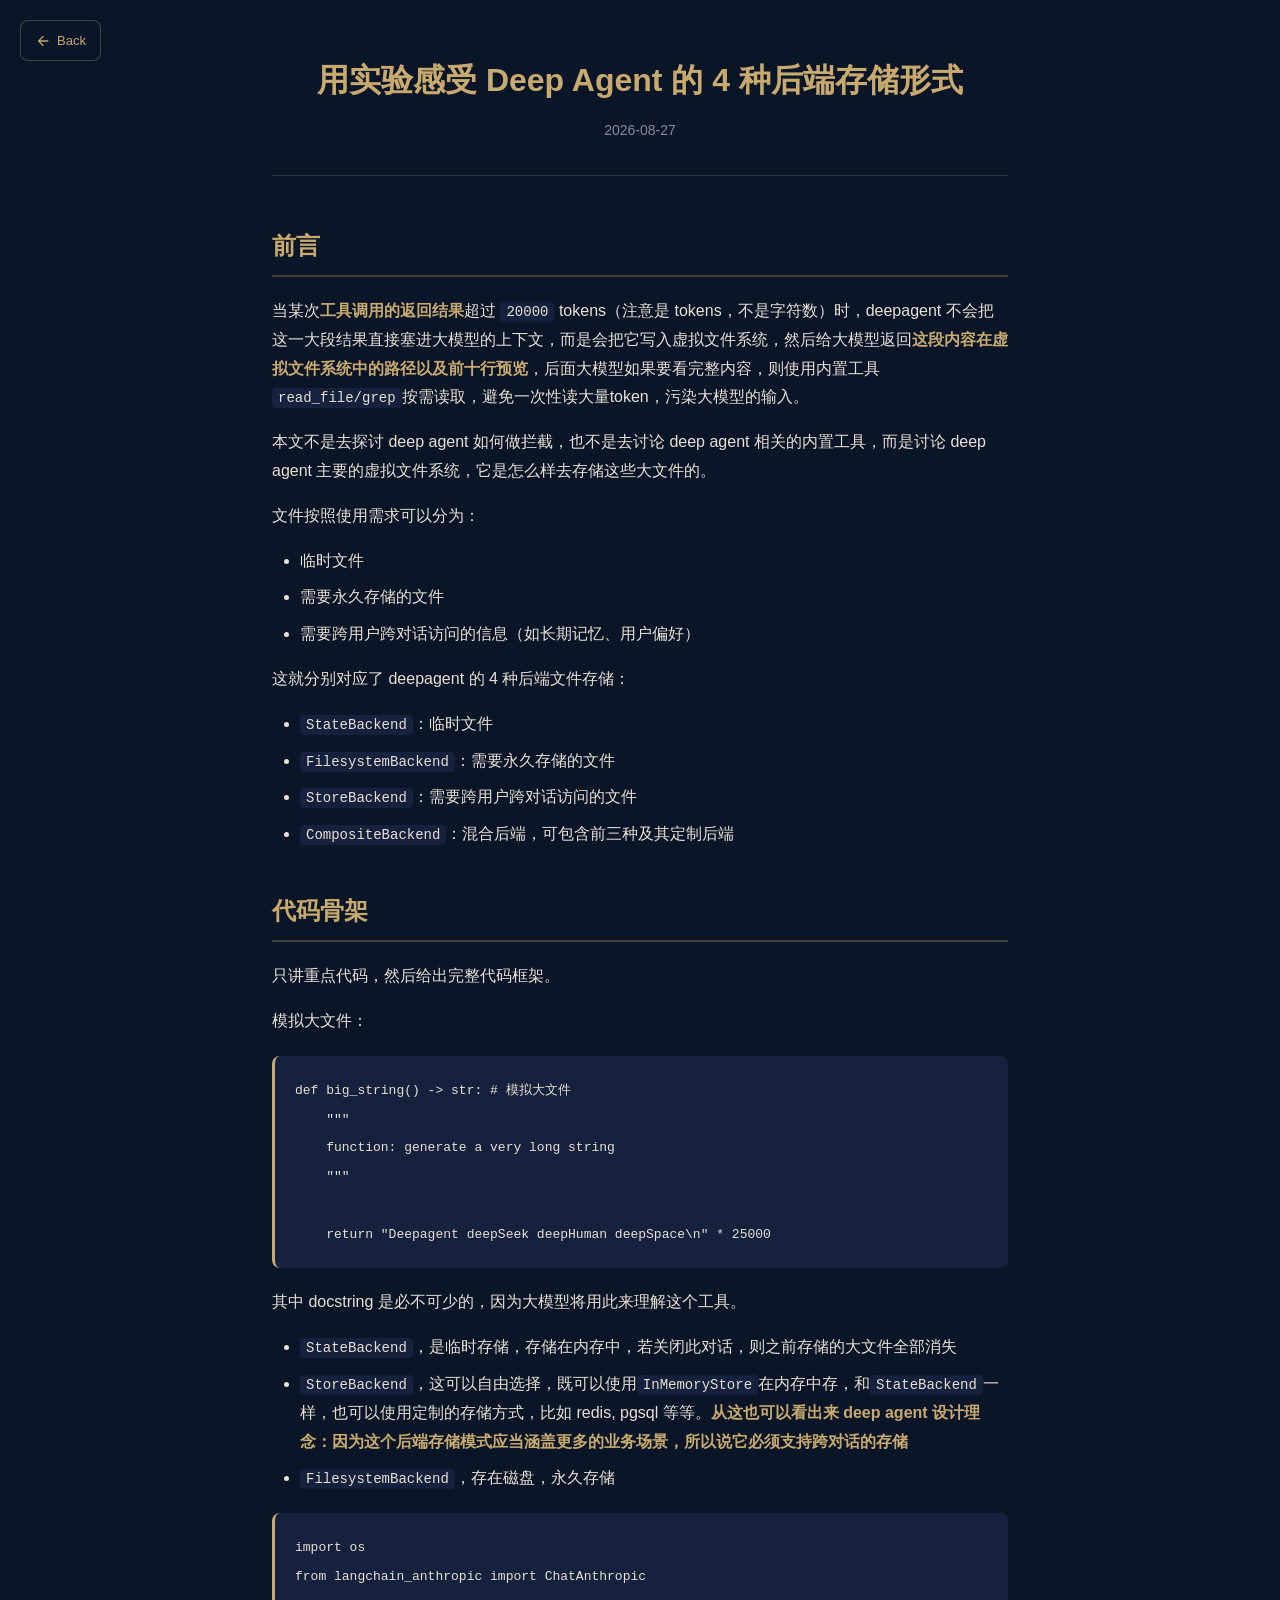
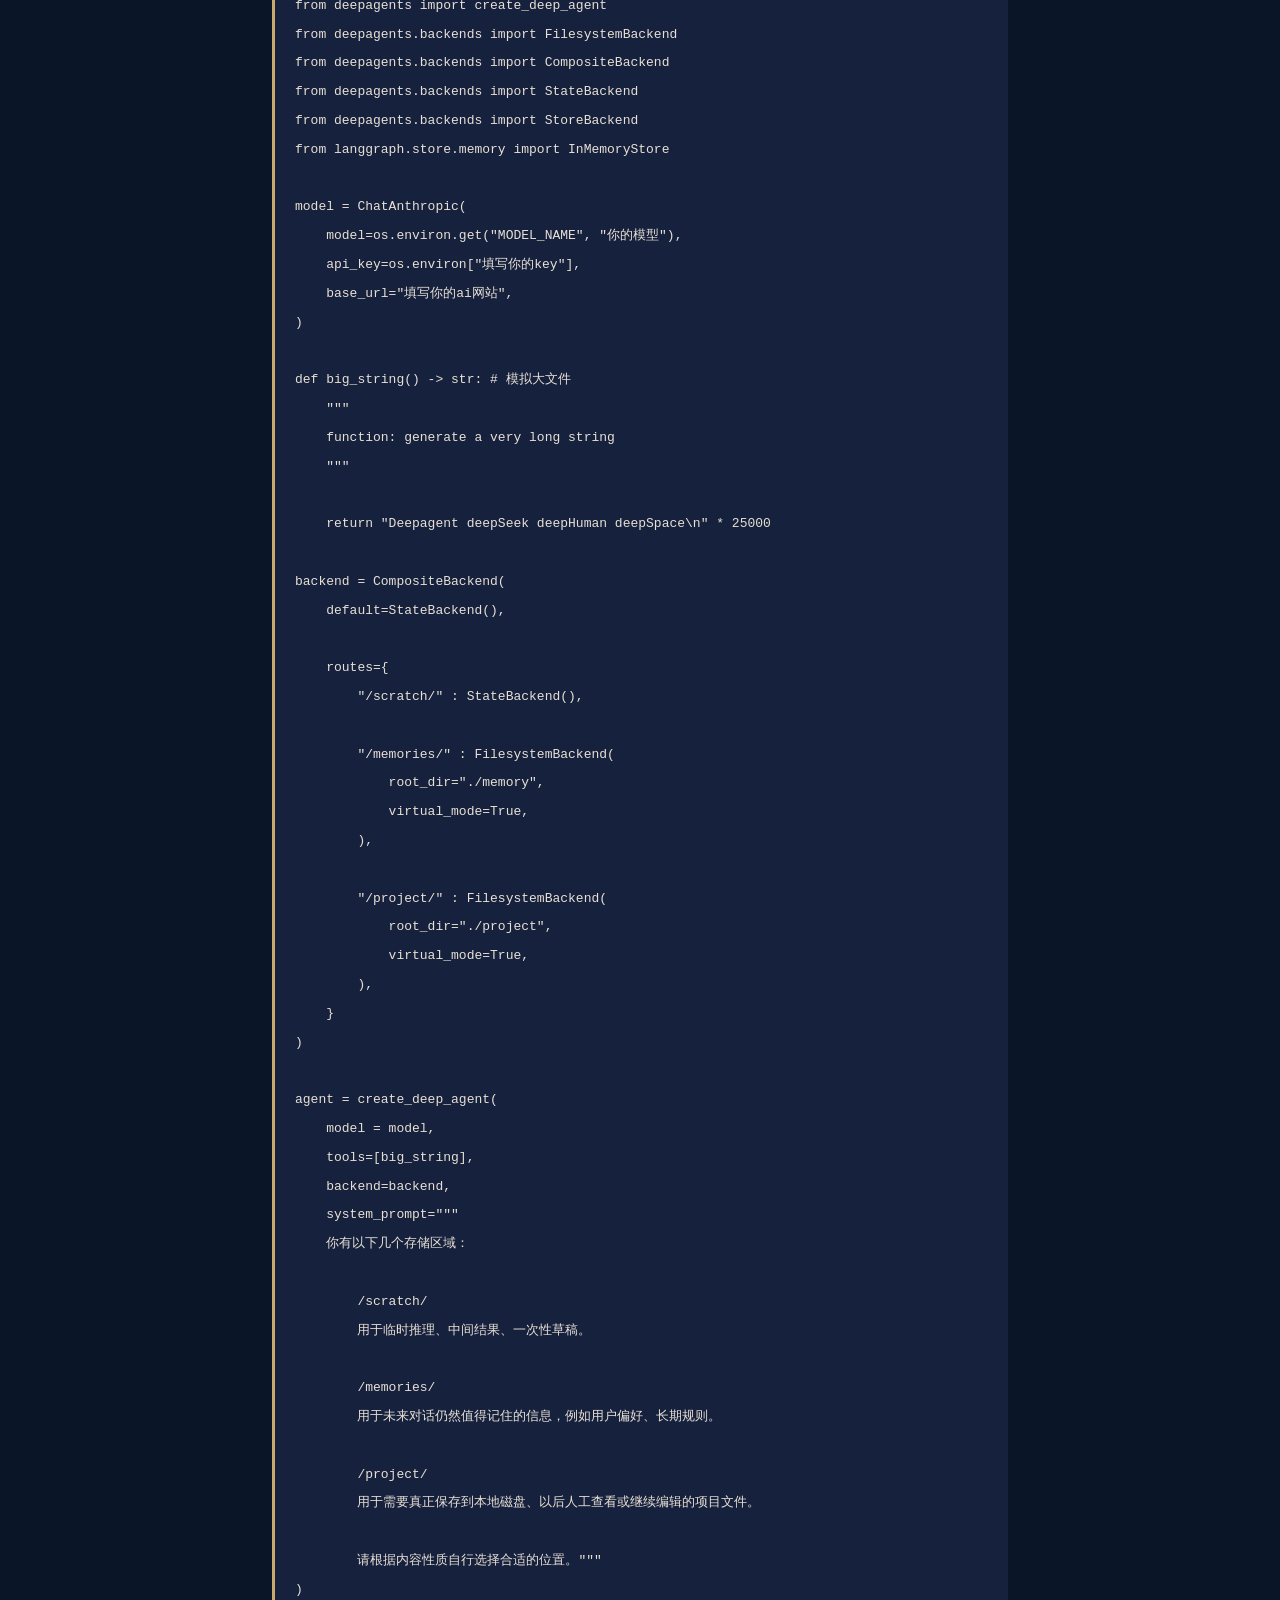
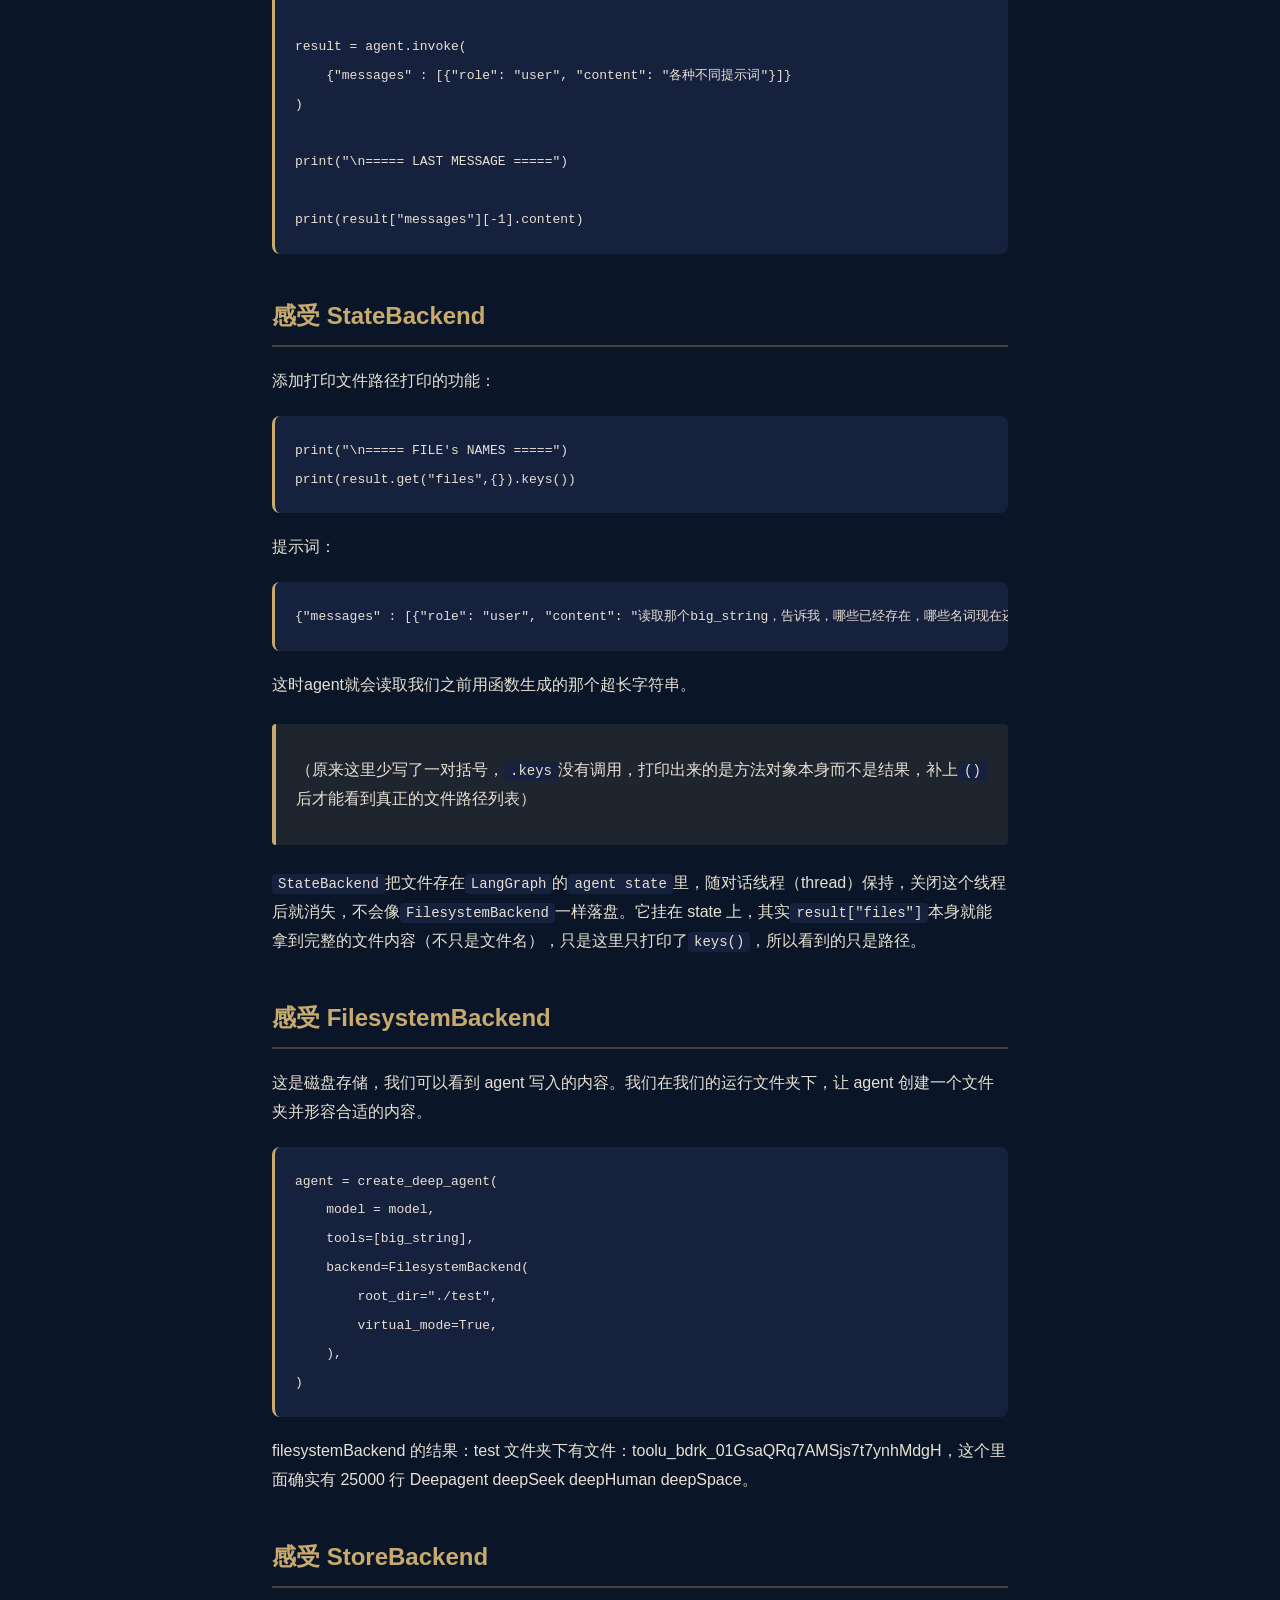
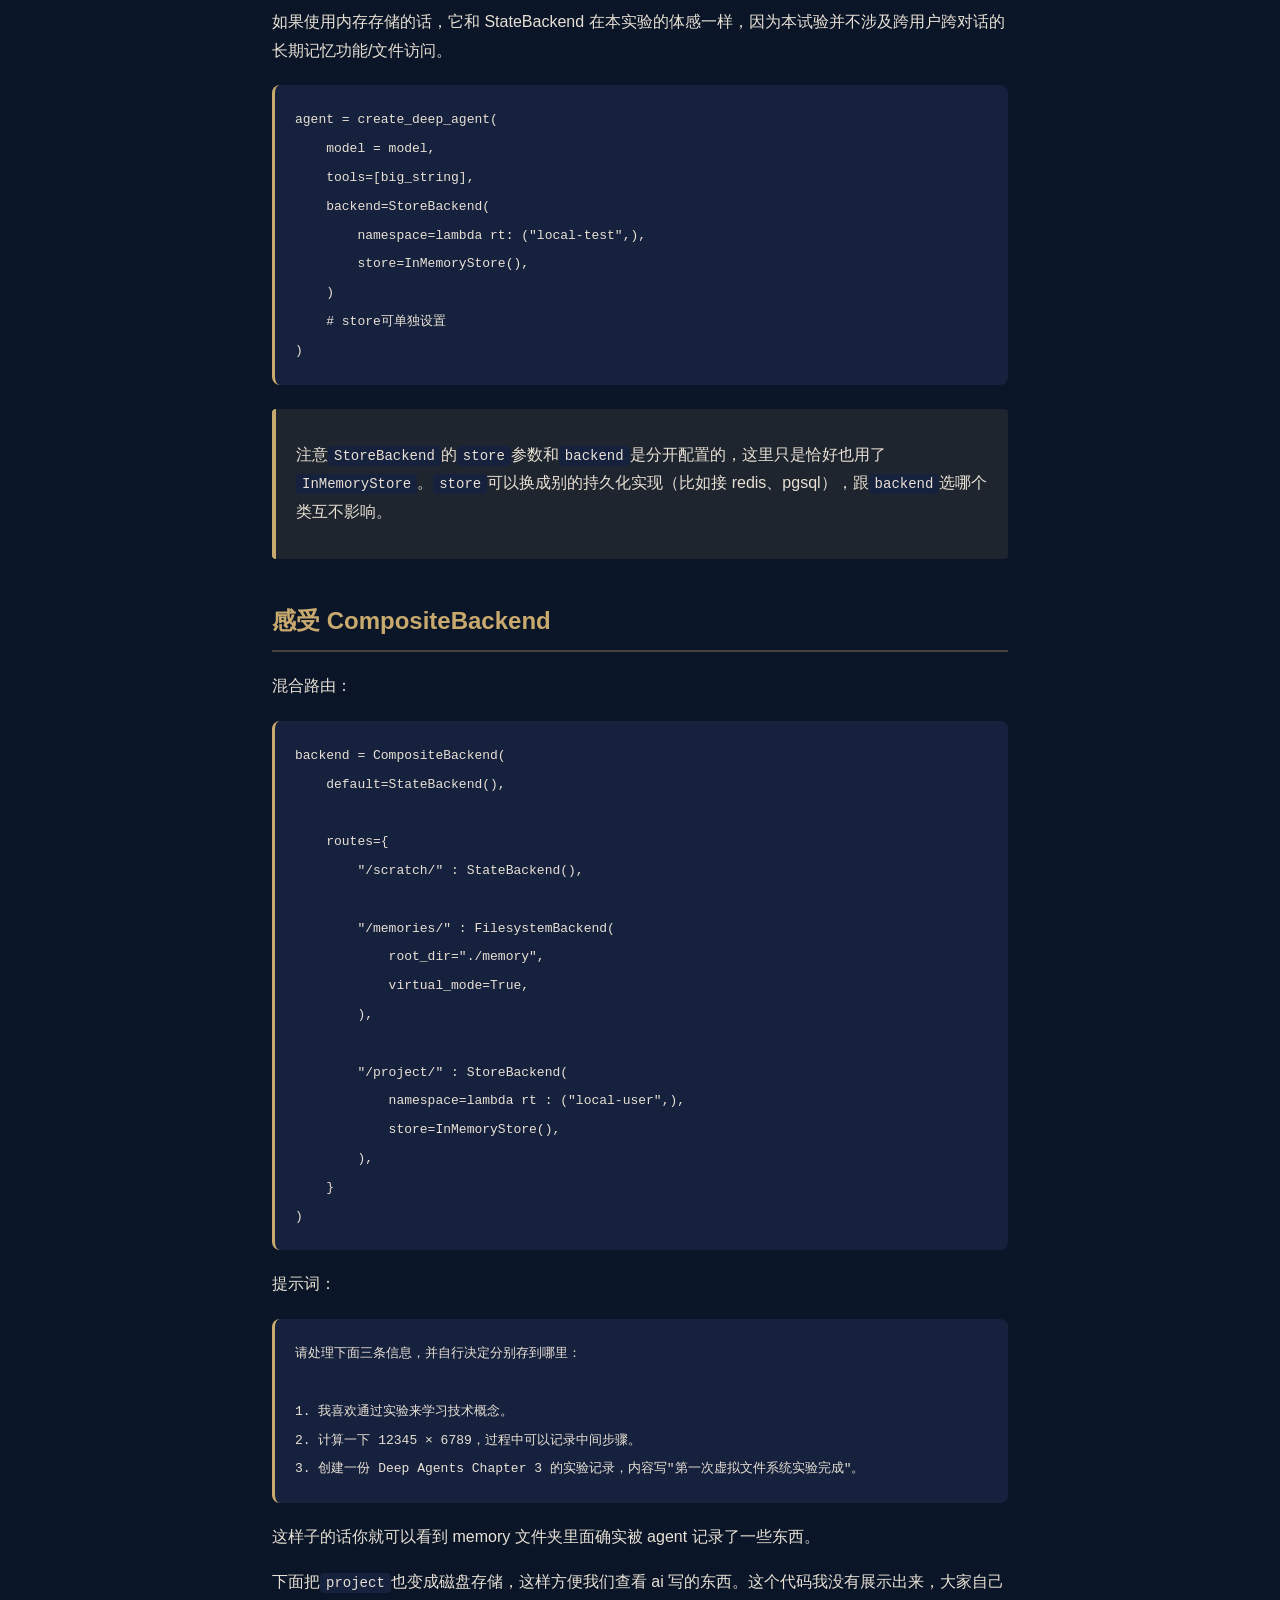
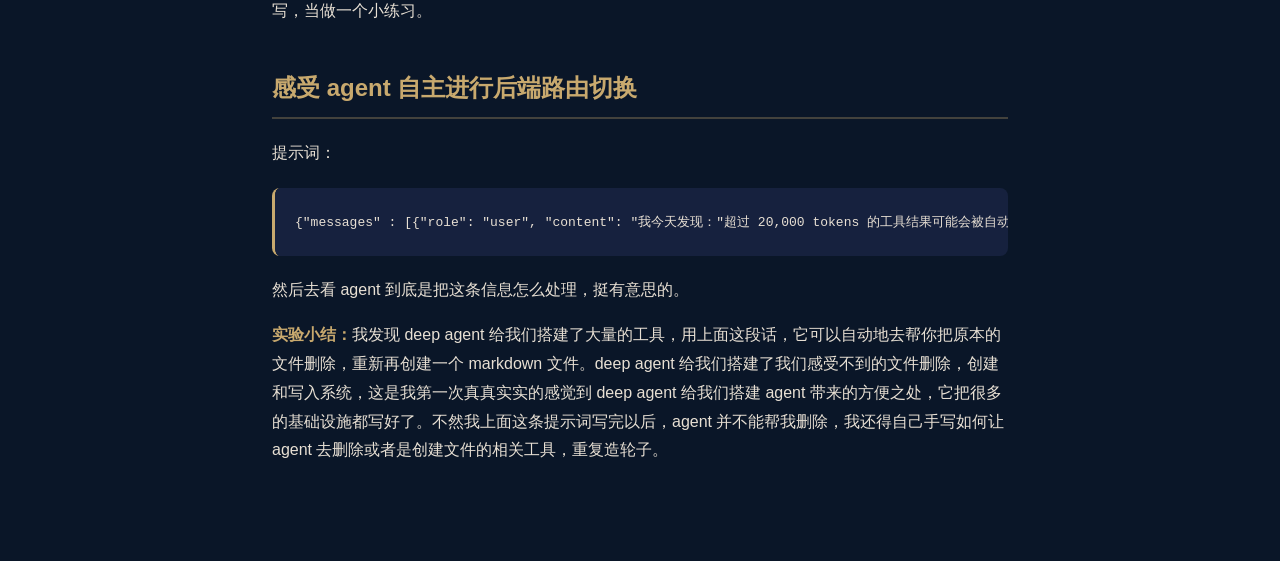
==== static/data/blog/posts/deepagent-backend-storage/index.html @ 97bb1af8 "Add Deep Agent backend storage experiment post 添加了「用实验感受 Deep Agent 的 4 种后端存储形式」博客文章， 介绍 StateBacken" ====
<!DOCTYPE html>
<html lang="zh-CN">
<head>
<meta charset="UTF-8">
<meta name="viewport" content="width=device-width, initial-scale=1.0">
<title>用实验感受 Deep Agent 的 4 种后端存储形式</title>
<style>
:root {
  --bg-color: #0a1628;
  --text-color: #e8e0d4;
  --text-muted: #8a8a9a;
  --gold-accent: #c8a96e;
  --code-bg: #16213e;
  --link-color: #6c9bd6;
}

*, *::before, *::after {
  margin: 0;
  padding: 0;
  box-sizing: border-box;
}

html {
  scroll-behavior: smooth;
}

body {
  background: var(--bg-color);
  color: var(--text-color);
  font-family: 'Noto Sans SC', 'PingFang SC', 'Microsoft YaHei', sans-serif;
  line-height: 1.8;
  padding: 0;
  margin: 0;
}

.back-to-blog {
  position: fixed;
  top: 20px;
  left: 20px;
  z-index: 300;
  display: flex;
  align-items: center;
  gap: 6px;
  padding: 8px 14px;
  border-radius: 8px;
  border: 1px solid rgba(200, 169, 110, 0.3);
  background: rgba(10, 22, 40, 0.8);
  color: var(--gold-accent);
  text-decoration: none;
  font-size: 13px;
  cursor: pointer;
  transition: all 0.3s ease;
  backdrop-filter: blur(8px);
}

.back-to-blog:hover {
  background: rgba(26, 58, 92, 0.9);
  border-color: var(--gold-accent);
  transform: translateX(-2px);
}

.back-to-blog svg {
  width: 16px;
  height: 16px;
  fill: currentColor;
}

.article-container {
  max-width: 800px;
  margin: 0 auto;
  padding: 60px 32px 80px;
}

.article-header {
  text-align: center;
  margin-bottom: 48px;
  padding-bottom: 32px;
  border-bottom: 1px solid rgba(200, 169, 110, 0.2);
}

.article-title {
  font-size: 32px;
  font-weight: 700;
  color: var(--gold-accent);
  margin-bottom: 16px;
  line-height: 1.3;
}

.article-meta {
  font-size: 14px;
  color: var(--text-muted);
}

.article-content {
  font-size: 16px;
}

.article-content h3 {
  font-size: 24px;
  color: var(--gold-accent);
  margin: 40px 0 20px;
  padding-bottom: 8px;
  border-bottom: 2px solid rgba(200, 169, 110, 0.3);
}

.article-content p {
  margin: 16px 0;
}

.article-content ul, .article-content ol {
  margin: 16px 0;
  padding-left: 28px;
}

.article-content li {
  margin: 8px 0;
}

.article-content code {
  background: var(--code-bg);
  padding: 2px 6px;
  border-radius: 4px;
  font-family: 'JetBrains Mono', 'Consolas', monospace;
  font-size: 14px;
}

.article-content pre {
  background: var(--code-bg);
  padding: 20px;
  border-radius: 8px;
  overflow-x: auto;
  margin: 20px 0;
  border-left: 3px solid var(--gold-accent);
}

.article-content pre code {
  background: none;
  padding: 0;
  font-size: 13px;
  line-height: 1.6;
}

.article-content strong {
  color: var(--gold-accent);
  font-weight: 600;
}

.article-content a {
  color: var(--link-color);
  text-decoration: none;
  border-bottom: 1px solid transparent;
  transition: border-color 0.2s;
}

.article-content a:hover {
  border-bottom-color: var(--link-color);
}

.note-box {
  background: rgba(200, 169, 110, 0.1);
  border-left: 4px solid var(--gold-accent);
  padding: 16px 20px;
  margin: 24px 0;
  border-radius: 4px;
}

@media (max-width: 768px) {
  .article-container {
    padding: 40px 20px 60px;
  }

  .article-title {
    font-size: 24px;
  }

  .article-content h3 {
    font-size: 20px;
  }

  .article-content {
    font-size: 15px;
  }
}
</style>
</head>
<body>

<a class="back-to-blog" href="../../../../blog.html">
  <svg viewBox="0 0 24 24"><path d="M20 11H7.83l5.59-5.59L12 4l-8 8 8 8 1.41-1.41L7.83 13H20v-2z"/></svg>
  Back
</a>

<article class="article-container">
  <header class="article-header">
    <h1 class="article-title">用实验感受 Deep Agent 的 4 种后端存储形式</h1>
    <div class="article-meta">2026-08-27</div>
  </header>

  <div class="article-content">
    <h3>前言</h3>
    <p>当某次<strong>工具调用的返回结果</strong>超过 <code>20000</code> tokens（注意是 tokens，不是字符数）时，deepagent 不会把这一大段结果直接塞进大模型的上下文，而是会把它写入虚拟文件系统，然后给大模型返回<strong>这段内容在虚拟文件系统中的路径以及前十行预览</strong>，后面大模型如果要看完整内容，则使用内置工具<code>read_file/grep</code>按需读取，避免一次性读大量token，污染大模型的输入。</p>

    <p>本文不是去探讨 deep agent 如何做拦截，也不是去讨论 deep agent 相关的内置工具，而是讨论 deep agent 主要的虚拟文件系统，它是怎么样去存储这些大文件的。</p>

    <p>文件按照使用需求可以分为：</p>
    <ul>
      <li>临时文件</li>
      <li>需要永久存储的文件</li>
      <li>需要跨用户跨对话访问的信息（如长期记忆、用户偏好）</li>
    </ul>

    <p>这就分别对应了 deepagent 的 4 种后端文件存储：</p>
    <ul>
      <li><code>StateBackend</code>：临时文件</li>
      <li><code>FilesystemBackend</code>：需要永久存储的文件</li>
      <li><code>StoreBackend</code>：需要跨用户跨对话访问的文件</li>
      <li><code>CompositeBackend</code>：混合后端，可包含前三种及其定制后端</li>
    </ul>

    <h3>代码骨架</h3>
    <p>只讲重点代码，然后给出完整代码框架。</p>

    <p>模拟大文件：</p>
<pre><code>def big_string() -> str: # 模拟大文件
    """
    function: generate a very long string
    """

    return "Deepagent deepSeek deepHuman deepSpace\n" * 25000</code></pre>

    <p>其中 docstring 是必不可少的，因为大模型将用此来理解这个工具。</p>

    <ul>
      <li><code>StateBackend</code>，是临时存储，存储在内存中，若关闭此对话，则之前存储的大文件全部消失</li>
      <li><code>StoreBackend</code>，这可以自由选择，既可以使用<code>InMemoryStore</code>在内存中存，和<code>StateBackend</code>一样，也可以使用定制的存储方式，比如 redis, pgsql 等等。<strong>从这也可以看出来 deep agent 设计理念：因为这个后端存储模式应当涵盖更多的业务场景，所以说它必须支持跨对话的存储</strong></li>
      <li><code>FilesystemBackend</code>，存在磁盘，永久存储</li>
    </ul>

<pre><code>import os
from langchain_anthropic import ChatAnthropic
from deepagents import create_deep_agent
from deepagents.backends import FilesystemBackend
from deepagents.backends import CompositeBackend
from deepagents.backends import StateBackend
from deepagents.backends import StoreBackend
from langgraph.store.memory import InMemoryStore

model = ChatAnthropic(
    model=os.environ.get("MODEL_NAME", "你的模型"),
    api_key=os.environ["填写你的key"],
    base_url="填写你的ai网站",
)

def big_string() -> str: # 模拟大文件
    """
    function: generate a very long string
    """

    return "Deepagent deepSeek deepHuman deepSpace\n" * 25000

backend = CompositeBackend(
    default=StateBackend(),

    routes={
        "/scratch/" : StateBackend(),

        "/memories/" : FilesystemBackend(
            root_dir="./memory",
            virtual_mode=True,
        ),

        "/project/" : FilesystemBackend(
            root_dir="./project",
            virtual_mode=True,
        ),
    }
)

agent = create_deep_agent(
    model = model,
    tools=[big_string],
    backend=backend,
    system_prompt="""
    你有以下几个存储区域：

        /scratch/
        用于临时推理、中间结果、一次性草稿。

        /memories/
        用于未来对话仍然值得记住的信息，例如用户偏好、长期规则。

        /project/
        用于需要真正保存到本地磁盘、以后人工查看或继续编辑的项目文件。

        请根据内容性质自行选择合适的位置。"""
)

result = agent.invoke(
    {"messages" : [{"role": "user", "content": "各种不同提示词"}]}
)

print("\n===== LAST MESSAGE =====")

print(result["messages"][-1].content)</code></pre>

    <h3>感受 StateBackend</h3>
    <p>添加打印文件路径打印的功能：</p>
<pre><code>print("\n===== FILE's NAMES =====")
print(result.get("files",{}).keys())</code></pre>

    <p>提示词：</p>
<pre><code>{"messages" : [{"role": "user", "content": "读取那个big_string，告诉我，哪些已经存在，哪些名词现在还没有公司，产品等的对应"}]}</code></pre>
    <p>这时agent就会读取我们之前用函数生成的那个超长字符串。</p>

    <div class="note-box">
      <p>（原来这里少写了一对括号，<code>.keys</code>没有调用，打印出来的是方法对象本身而不是结果，补上<code>()</code>后才能看到真正的文件路径列表）</p>
    </div>

    <p><code>StateBackend</code>把文件存在<code>LangGraph</code>的<code>agent state</code>里，随对话线程（thread）保持，关闭这个线程后就消失，不会像<code>FilesystemBackend</code>一样落盘。它挂在 state 上，其实<code>result["files"]</code>本身就能拿到完整的文件内容（不只是文件名），只是这里只打印了<code>keys()</code>，所以看到的只是路径。</p>

    <h3>感受 FilesystemBackend</h3>
    <p>这是磁盘存储，我们可以看到 agent 写入的内容。我们在我们的运行文件夹下，让 agent 创建一个文件夹并形容合适的内容。</p>

<pre><code>agent = create_deep_agent(
    model = model,
    tools=[big_string],
    backend=FilesystemBackend(
        root_dir="./test",
        virtual_mode=True,
    ),
)</code></pre>

    <p>filesystemBackend 的结果：test 文件夹下有文件：toolu_bdrk_01GsaQRq7AMSjs7t7ynhMdgH，这个里面确实有 25000 行 Deepagent deepSeek deepHuman deepSpace。</p>

    <h3>感受 StoreBackend</h3>
    <p>如果使用内存存储的话，它和 StateBackend 在本实验的体感一样，因为本试验并不涉及跨用户跨对话的长期记忆功能/文件访问。</p>

<pre><code>agent = create_deep_agent(
    model = model,
    tools=[big_string],
    backend=StoreBackend(
        namespace=lambda rt: ("local-test",),
        store=InMemoryStore(),
    )
    # store可单独设置
)</code></pre>

    <div class="note-box">
      <p>注意<code>StoreBackend</code>的<code>store</code>参数和<code>backend</code>是分开配置的，这里只是恰好也用了<code>InMemoryStore</code>。<code>store</code>可以换成别的持久化实现（比如接 redis、pgsql），跟<code>backend</code>选哪个类互不影响。</p>
    </div>

    <h3>感受 CompositeBackend</h3>
    <p>混合路由：</p>
<pre><code>backend = CompositeBackend(
    default=StateBackend(),

    routes={
        "/scratch/" : StateBackend(),

        "/memories/" : FilesystemBackend(
            root_dir="./memory",
            virtual_mode=True,
        ),

        "/project/" : StoreBackend(
            namespace=lambda rt : ("local-user",),
            store=InMemoryStore(),
        ),
    }
)</code></pre>

    <p>提示词：</p>
<pre><code>请处理下面三条信息，并自行决定分别存到哪里：

1. 我喜欢通过实验来学习技术概念。
2. 计算一下 12345 × 6789，过程中可以记录中间步骤。
3. 创建一份 Deep Agents Chapter 3 的实验记录，内容写"第一次虚拟文件系统实验完成"。</code></pre>

    <p>这样子的话你就可以看到 memory 文件夹里面确实被 agent 记录了一些东西。</p>

    <p>下面把<code>project</code>也变成磁盘存储，这样方便我们查看 ai 写的东西。这个代码我没有展示出来，大家自己写，当做一个小练习。</p>

    <h3>感受 agent 自主进行后端路由切换</h3>
    <p>提示词：</p>
<pre><code>{"messages" : [{"role": "user", "content": "我今天发现："超过 20,000 tokens 的工具结果可能会被自动卸载到虚拟文件系统。"请你妥善保存这条信息。并且说出你的依据，如果有必要请你创建文件，而不是退而求其次，使用已经存在的文件。并且如果你发现这条信息已经存在，但位置不合适请删除它，并重新安排这条信息"}]}</code></pre>

    <p>然后去看 agent 到底是把这条信息怎么处理，挺有意思的。</p>

    <p><strong>实验小结：</strong>我发现 deep agent 给我们搭建了大量的工具，用上面这段话，它可以自动地去帮你把原本的文件删除，重新再创建一个 markdown 文件。deep agent 给我们搭建了我们感受不到的文件删除，创建和写入系统，这是我第一次真真实实的感觉到 deep agent 给我们搭建 agent 带来的方便之处，它把很多的基础设施都写好了。不然我上面这条提示词写完以后，agent 并不能帮我删除，我还得自己手写如何让 agent 去删除或者是创建文件的相关工具，重复造轮子。</p>
  </div>
</article>

</body>
</html>
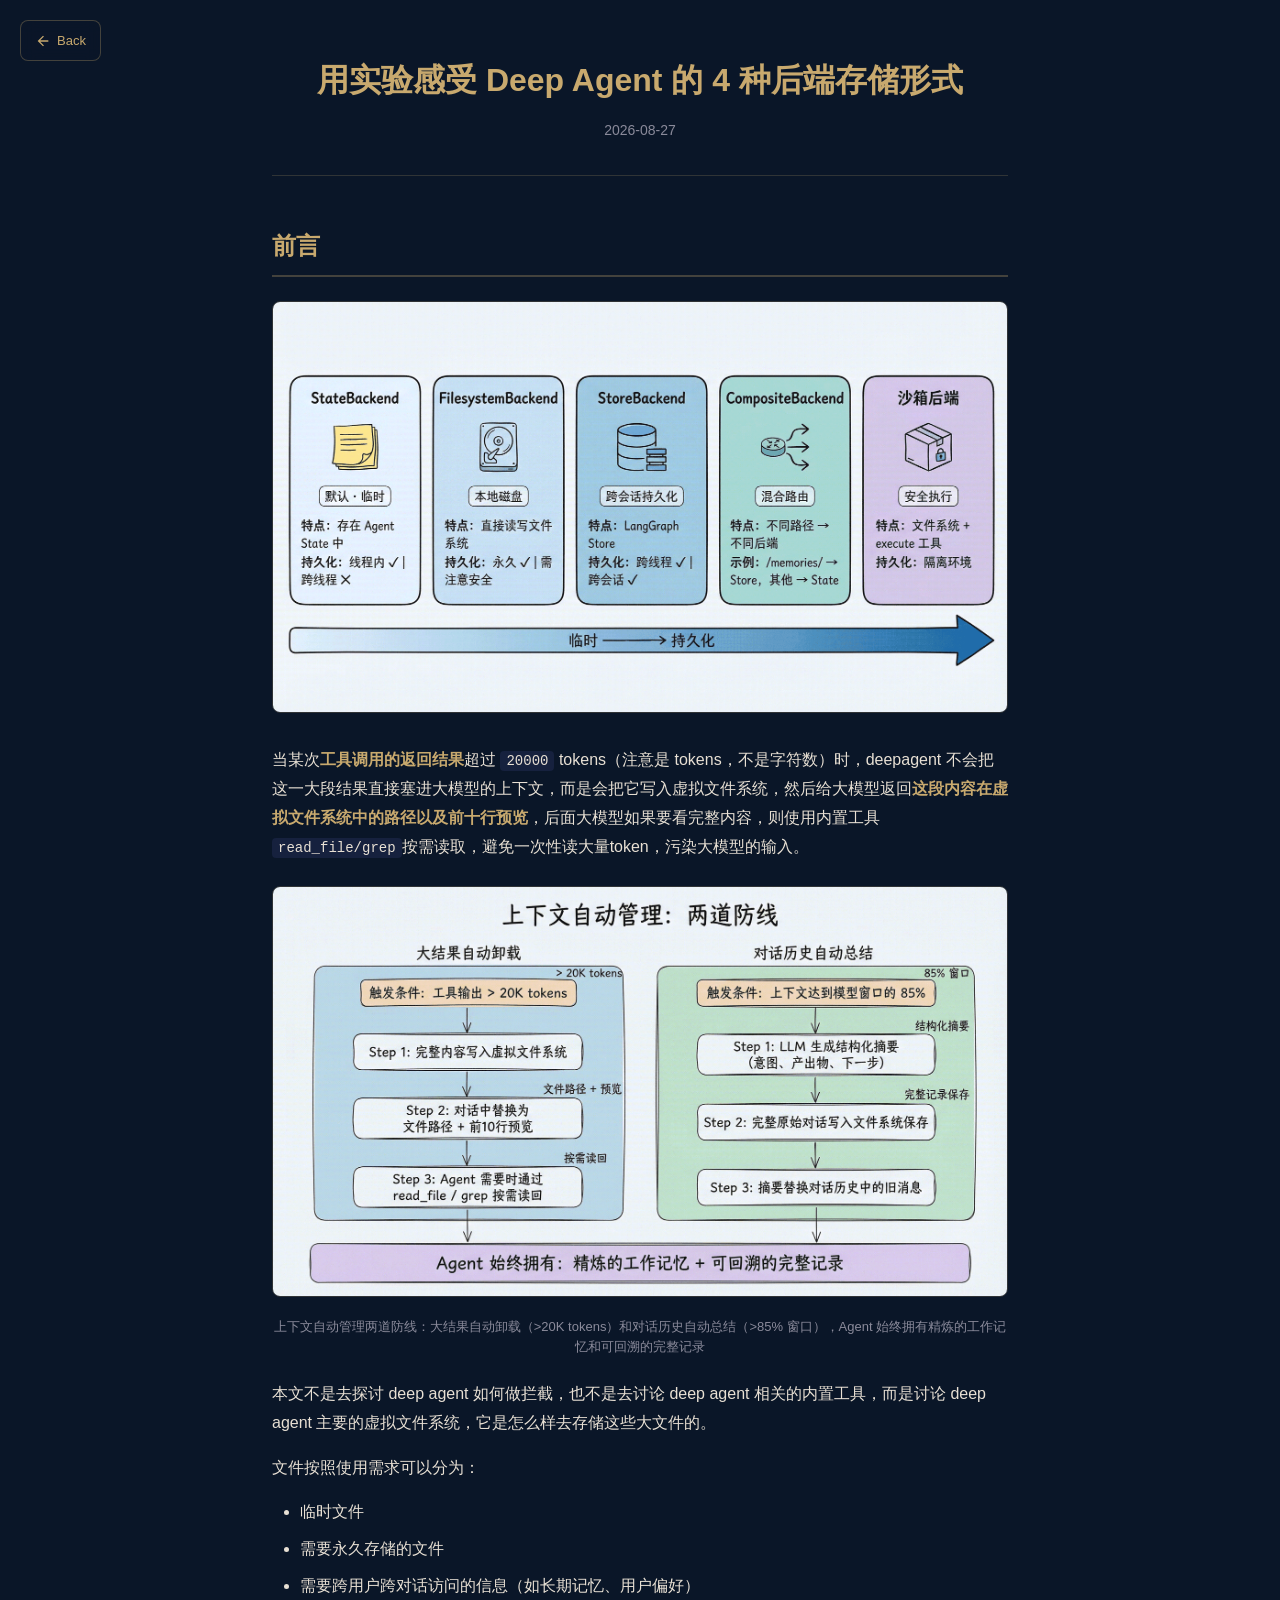
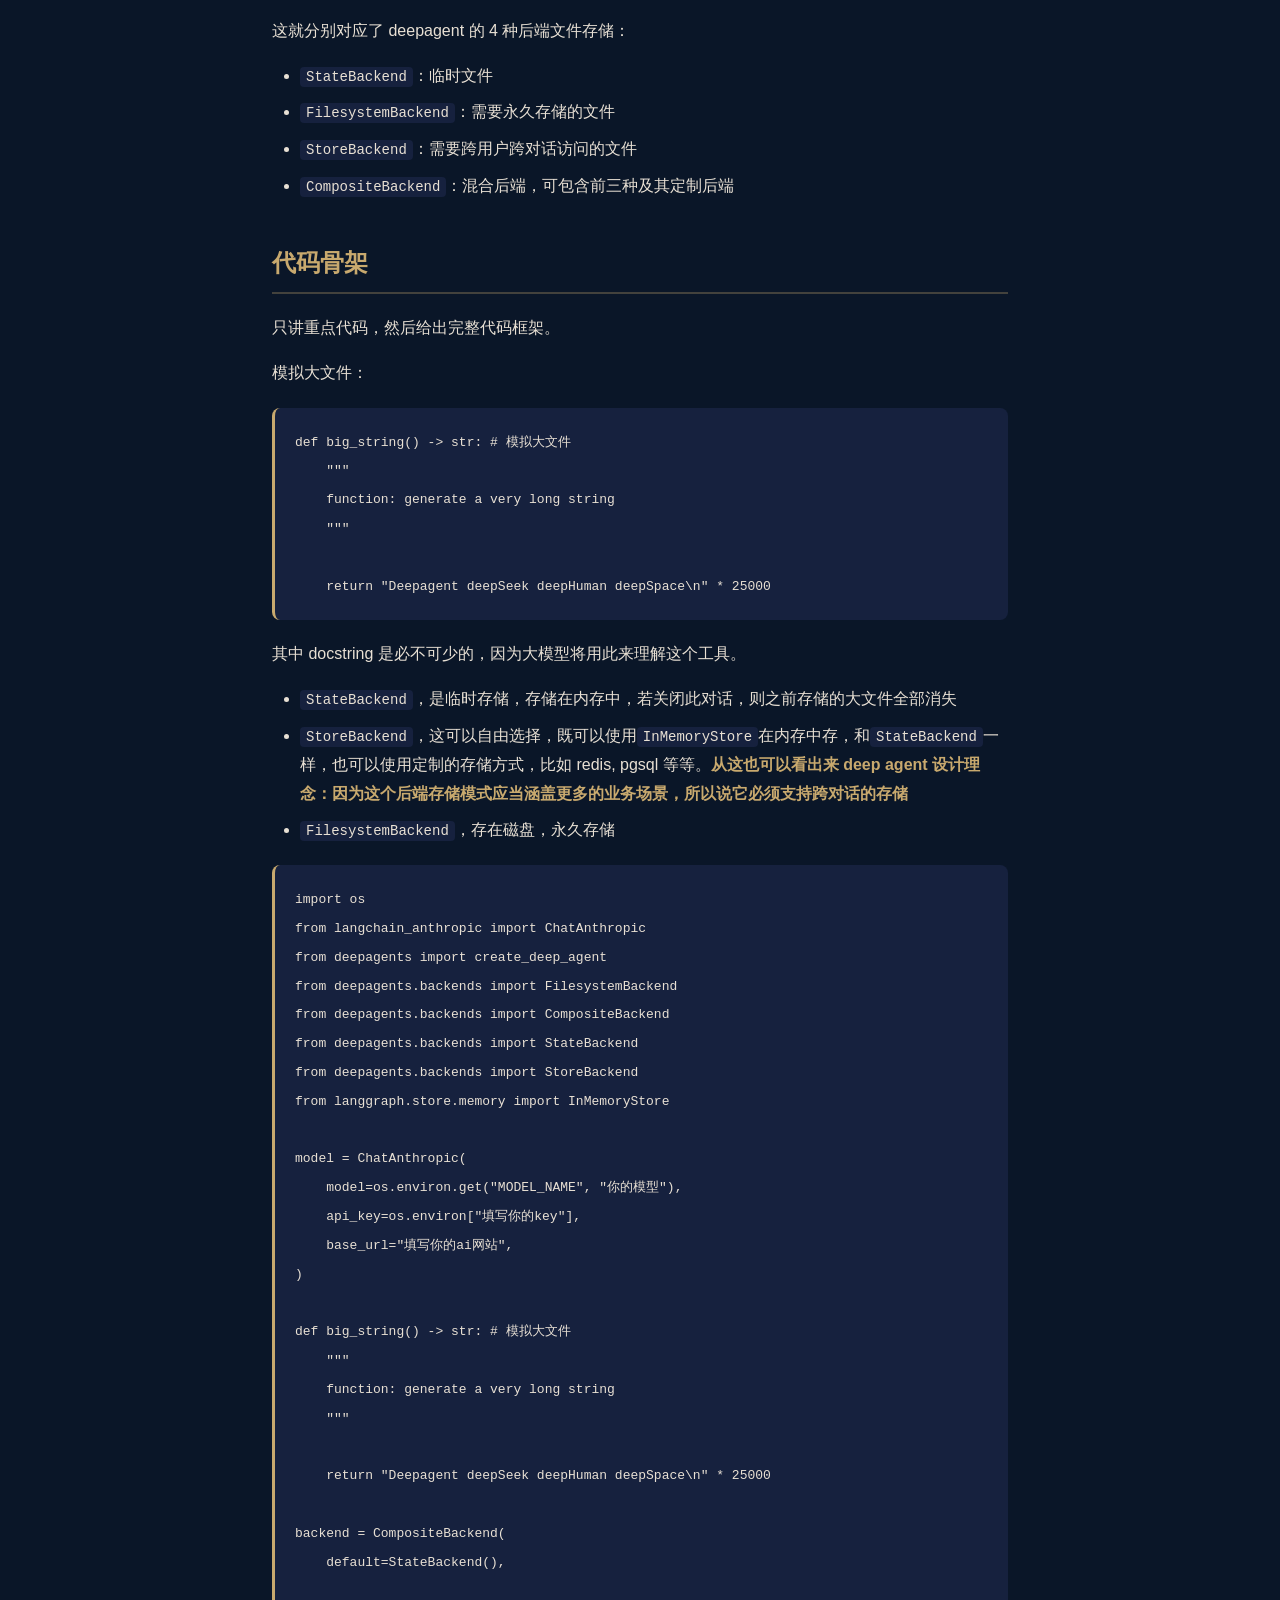
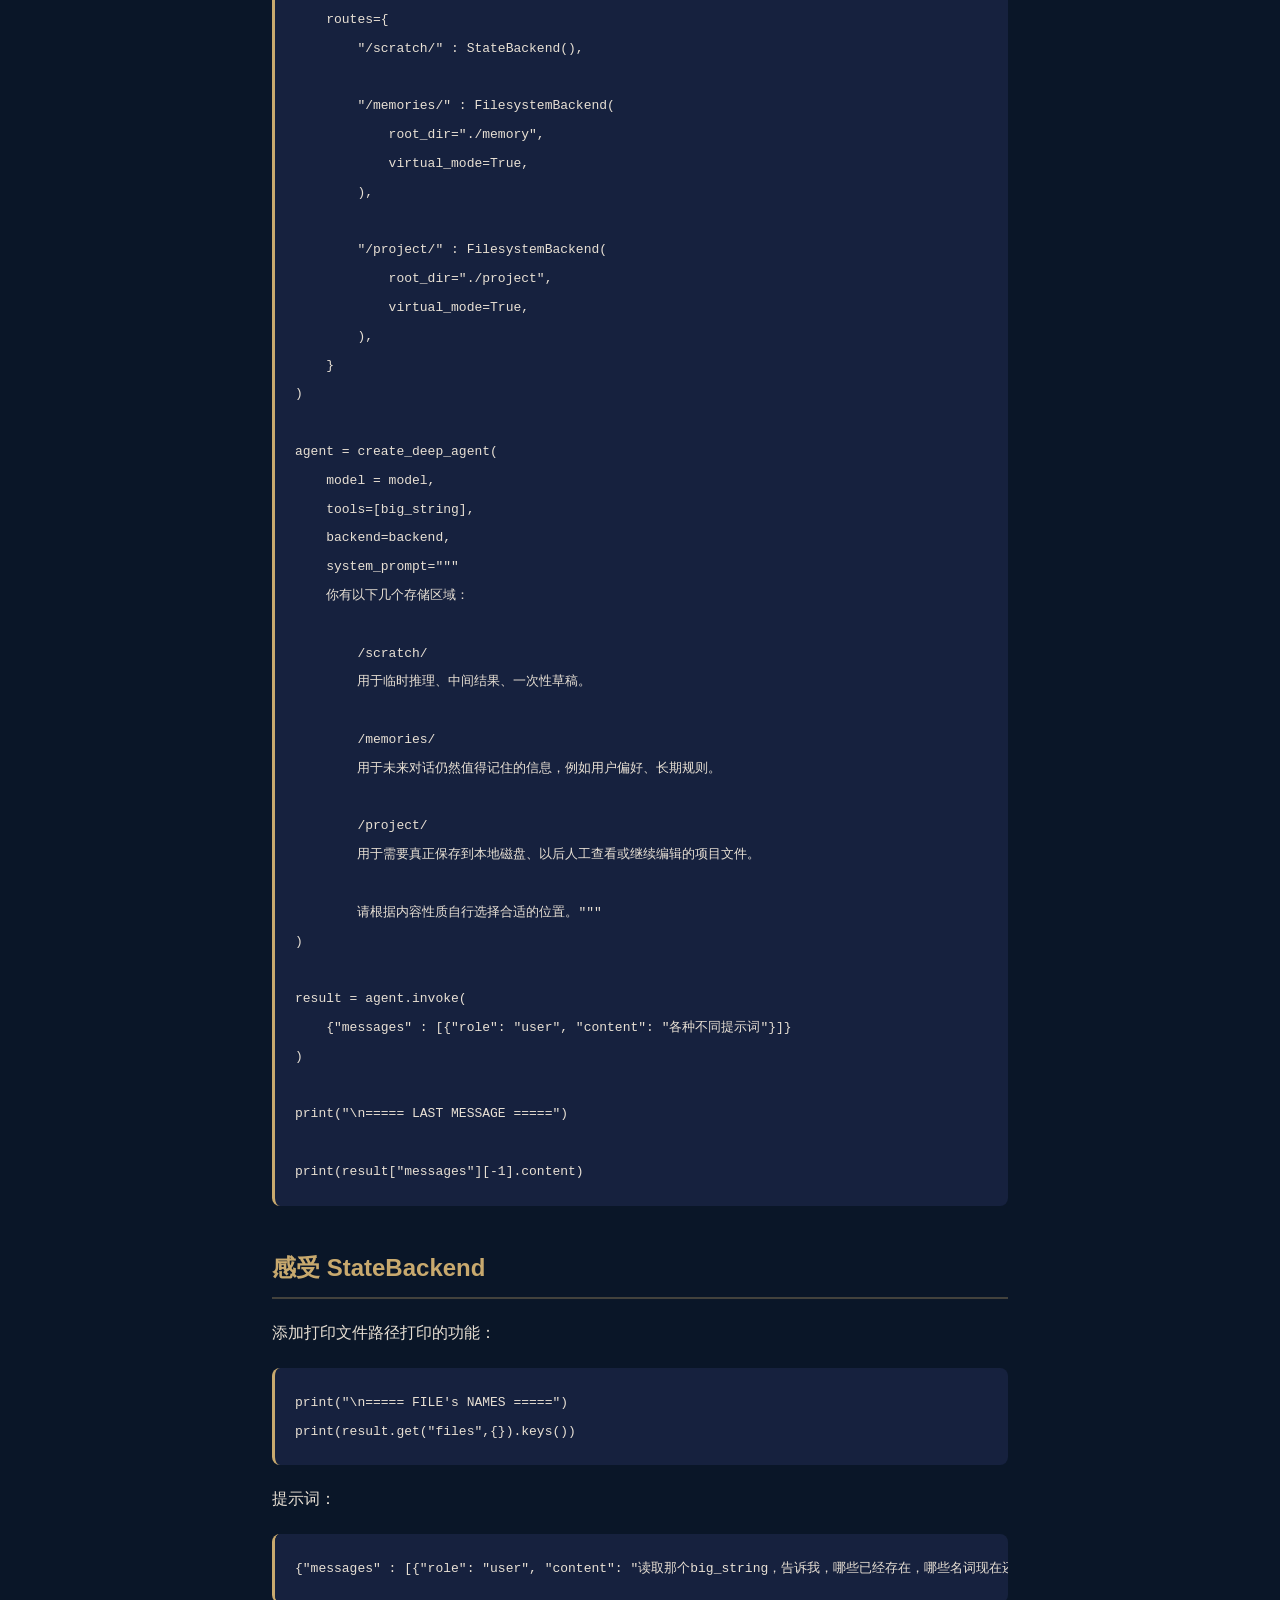
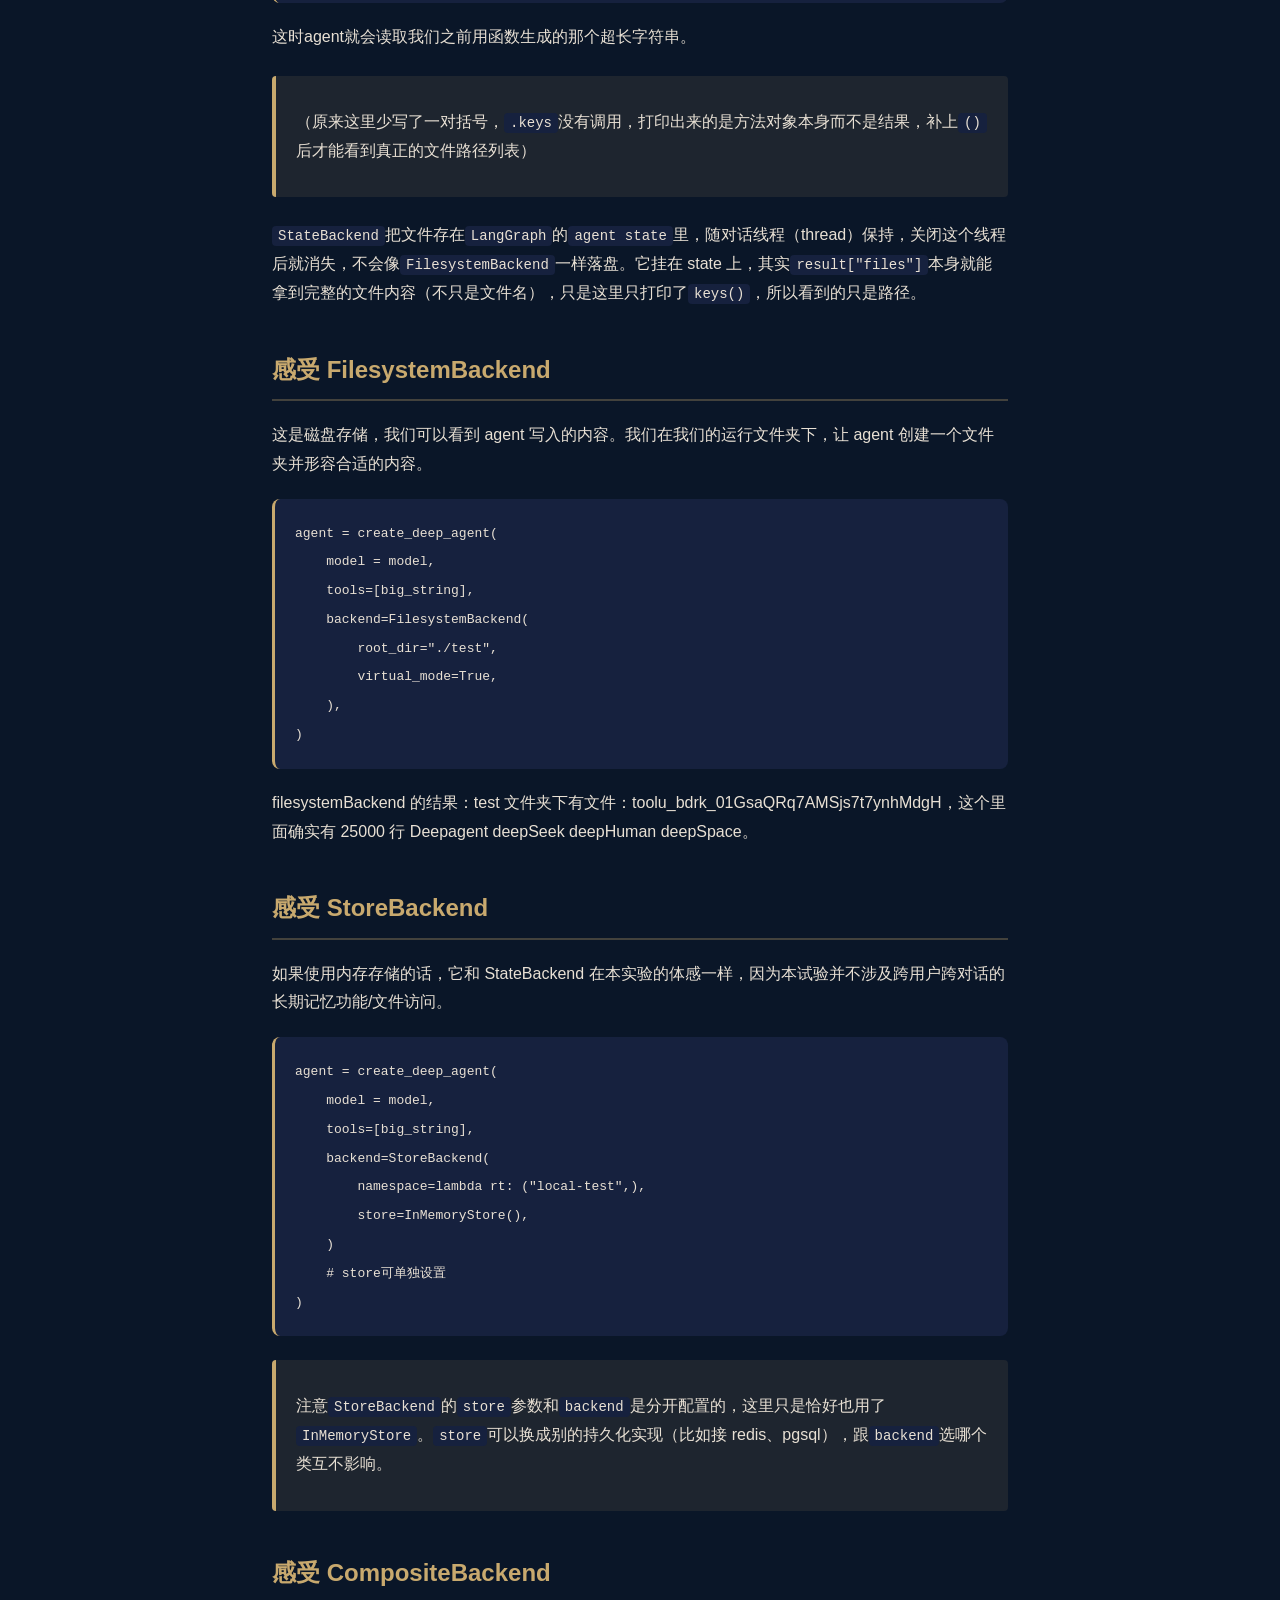
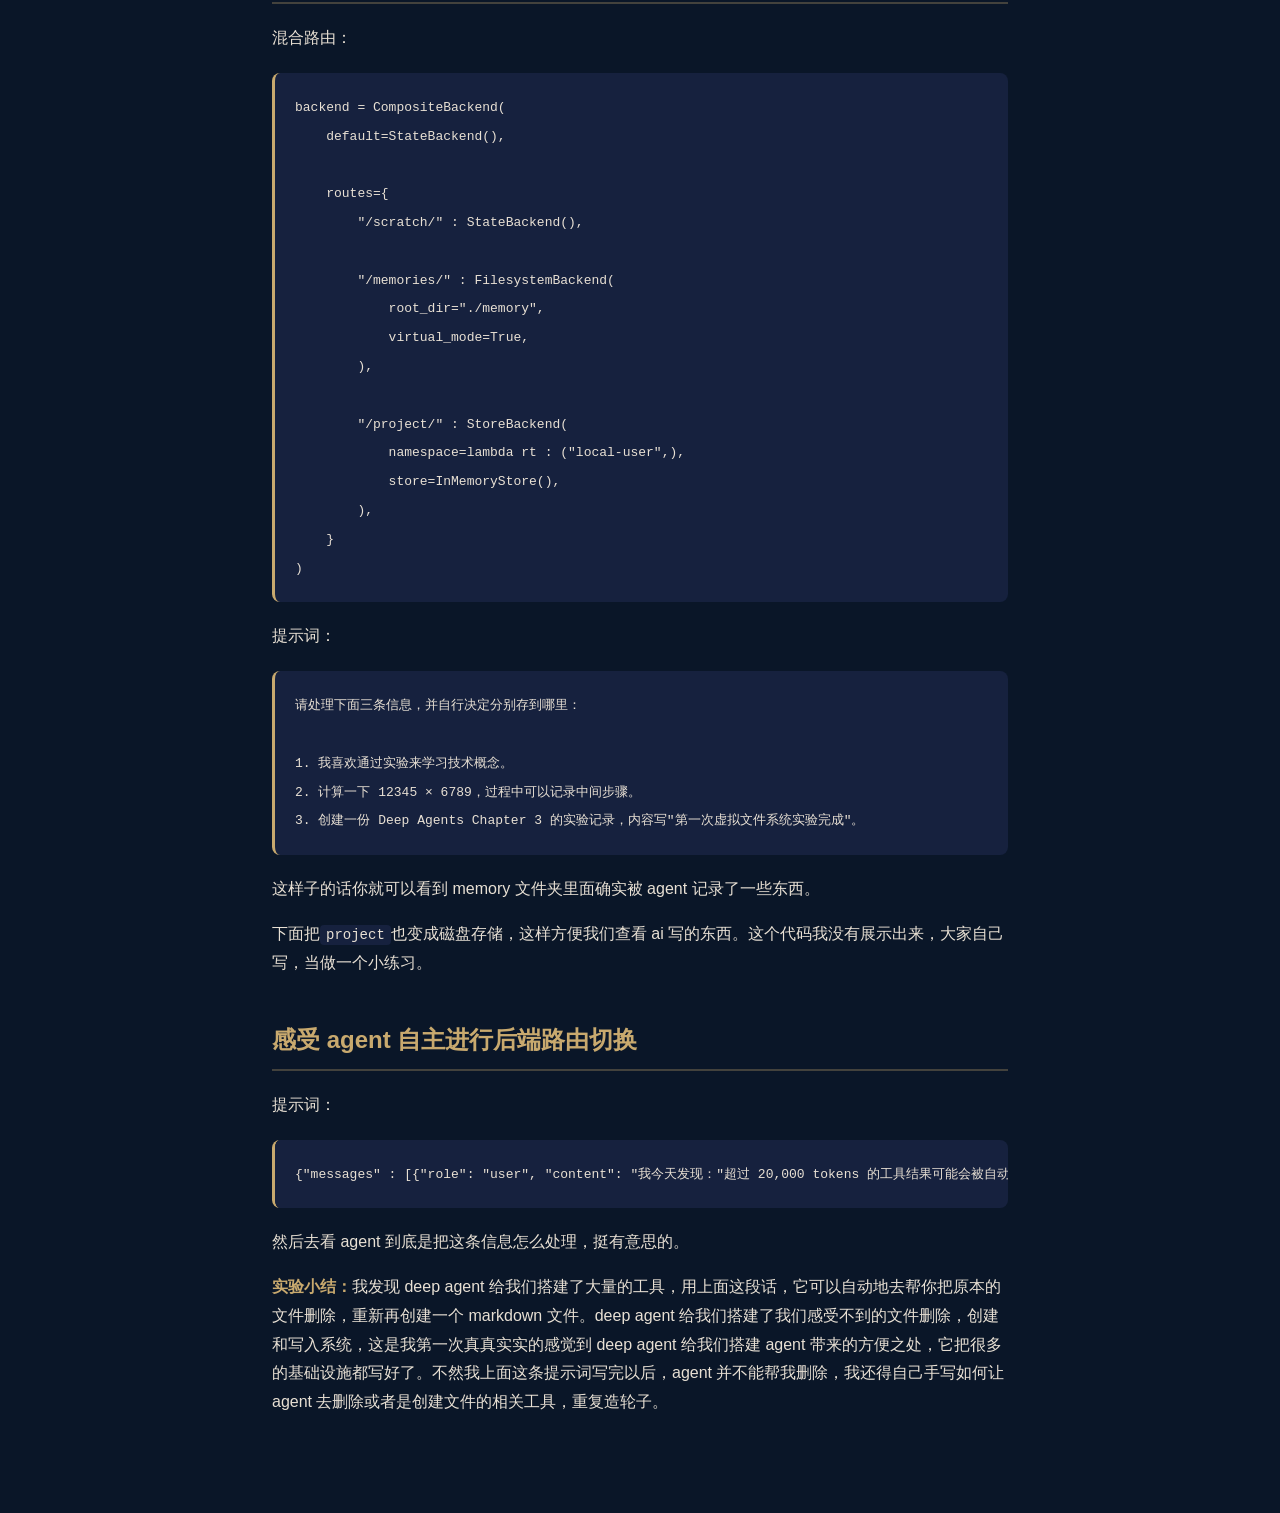
==== commit 89c07663: "Add images to Deep Agent backend storage post 补充了封面图和上下文管理流程图两张图片。  Co-Authored-By: Claude Sonnet 5 " ====
--- a/static/data/blog/posts/deepagent-backend-storage/index.html
+++ b/static/data/blog/posts/deepagent-backend-storage/index.html
@@ -164,6 +164,24 @@
   border-radius: 4px;
 }
 
+.article-content figure {
+  margin: 24px 0;
+  text-align: center;
+}
+
+.article-content figure img {
+  max-width: 100%;
+  border-radius: 8px;
+  border: 1px solid rgba(200, 169, 110, 0.2);
+}
+
+.article-content figcaption {
+  margin-top: 10px;
+  font-size: 13px;
+  color: var(--text-muted);
+  line-height: 1.5;
+}
+
 @media (max-width: 768px) {
   .article-container {
     padding: 40px 20px 60px;
@@ -198,7 +216,15 @@
 
   <div class="article-content">
     <h3>前言</h3>
+    <figure>
+      <img src="./images/cover.png" alt="Deep Agent 虚拟文件系统封面图">
+    </figure>
     <p>当某次<strong>工具调用的返回结果</strong>超过 <code>20000</code> tokens（注意是 tokens，不是字符数）时，deepagent 不会把这一大段结果直接塞进大模型的上下文，而是会把它写入虚拟文件系统，然后给大模型返回<strong>这段内容在虚拟文件系统中的路径以及前十行预览</strong>，后面大模型如果要看完整内容，则使用内置工具<code>read_file/grep</code>按需读取，避免一次性读大量token，污染大模型的输入。</p>
+
+    <figure>
+      <img src="./images/context-management-flowchart.png" alt="上下文自动管理流程图">
+      <figcaption>上下文自动管理两道防线：大结果自动卸载（&gt;20K tokens）和对话历史自动总结（&gt;85% 窗口），Agent 始终拥有精炼的工作记忆和可回溯的完整记录</figcaption>
+    </figure>
 
     <p>本文不是去探讨 deep agent 如何做拦截，也不是去讨论 deep agent 相关的内置工具，而是讨论 deep agent 主要的虚拟文件系统，它是怎么样去存储这些大文件的。</p>
 
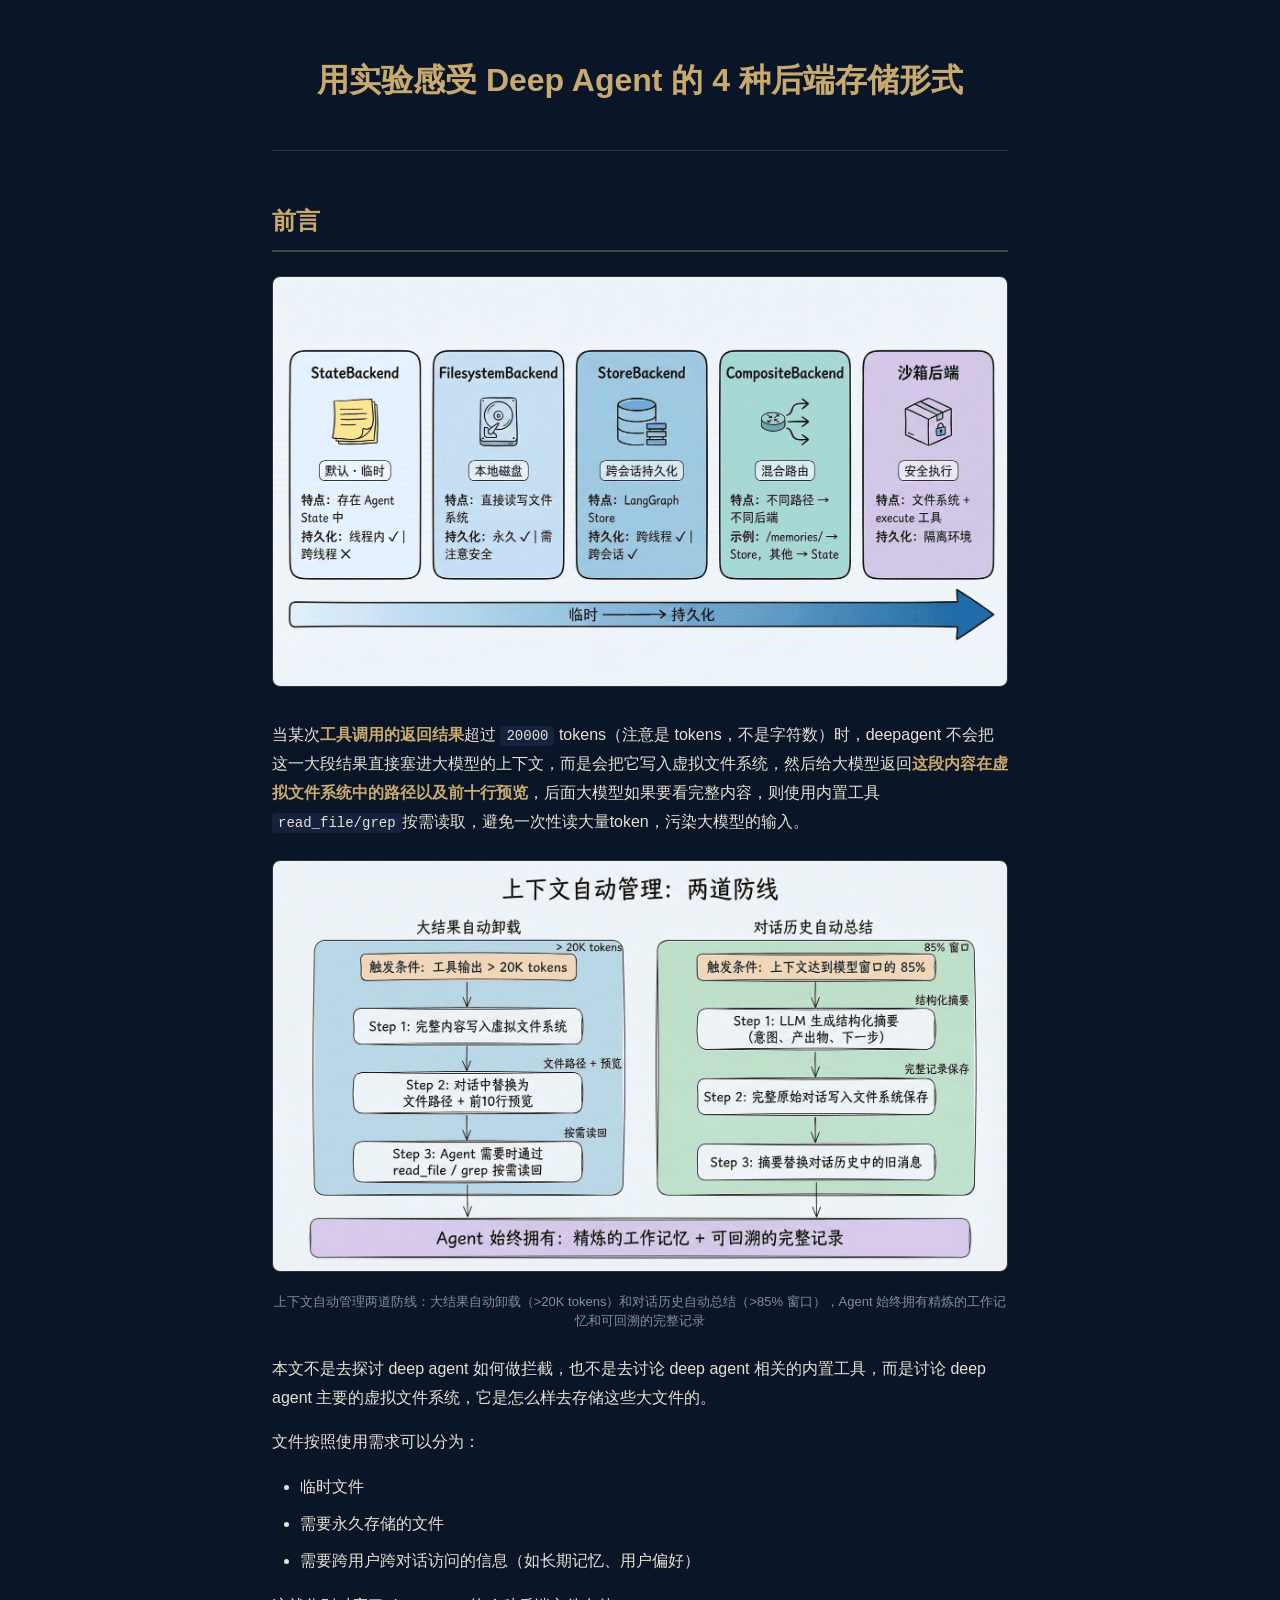
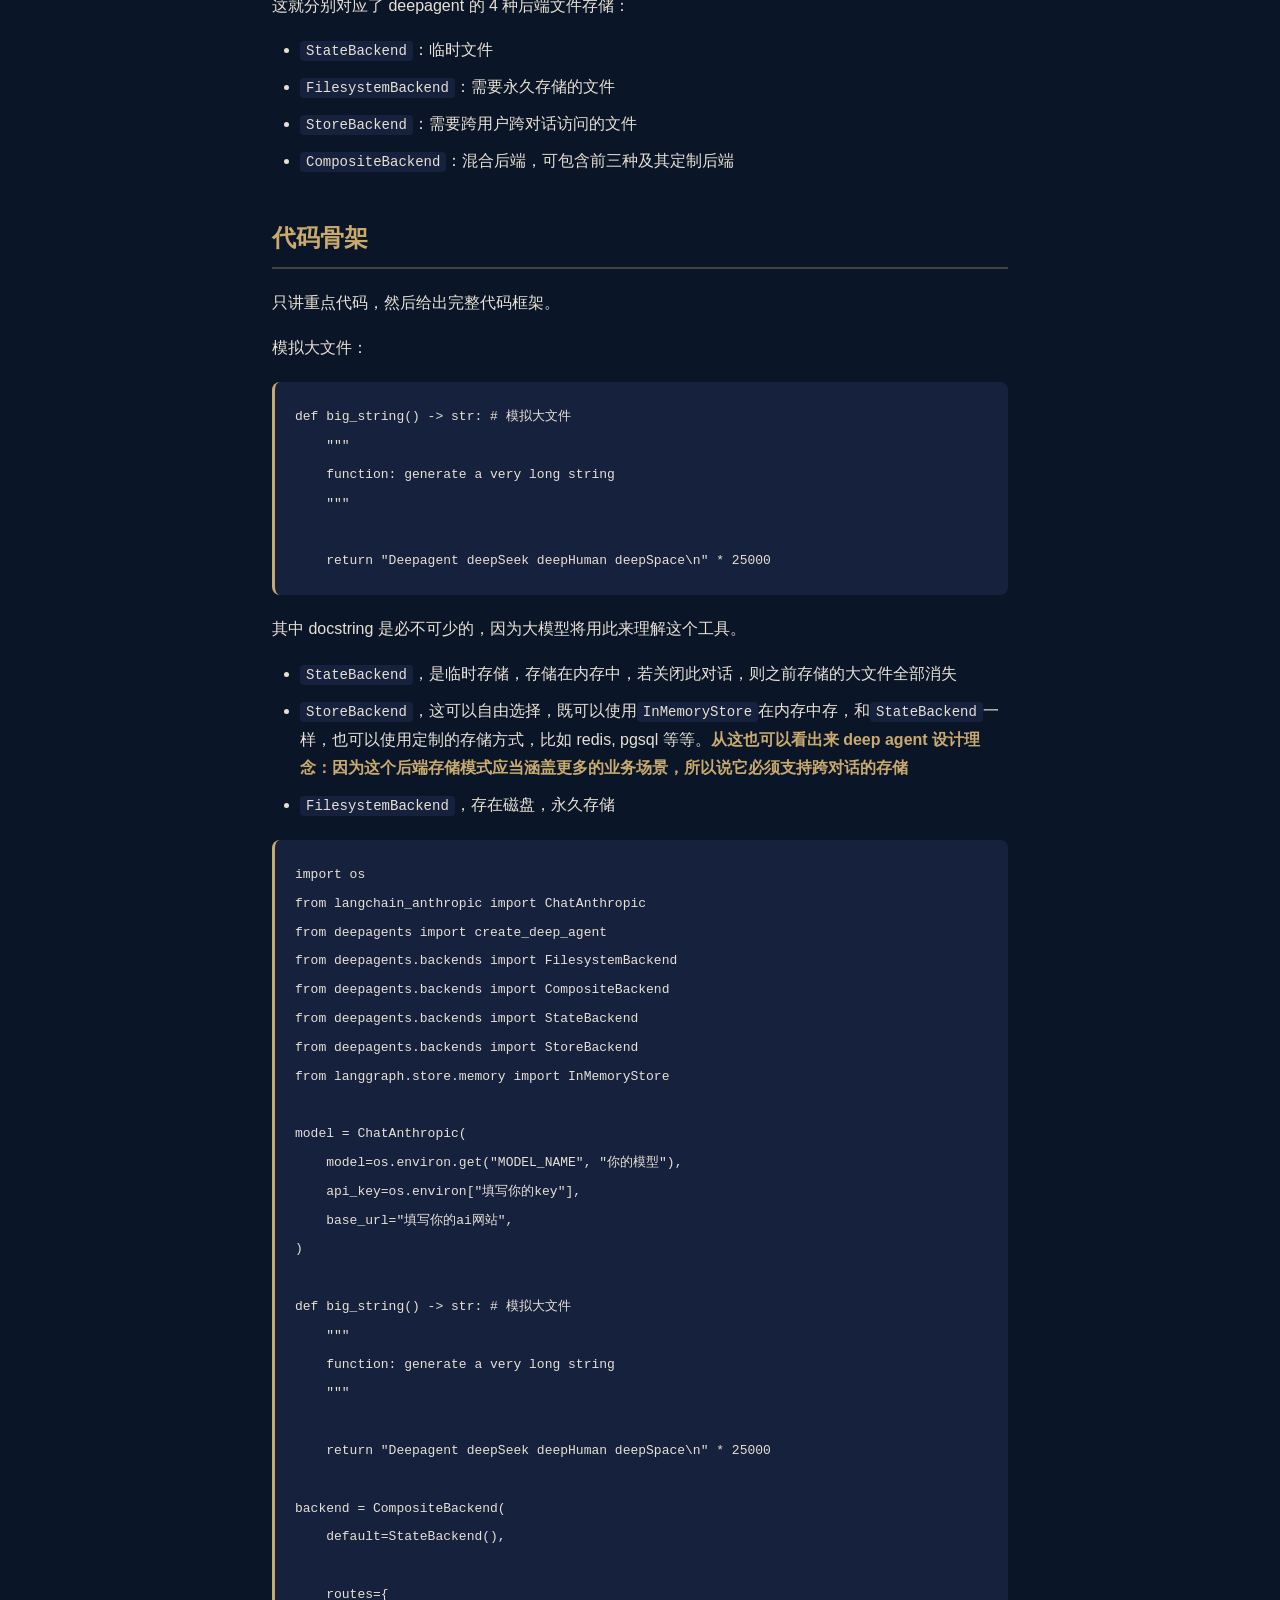
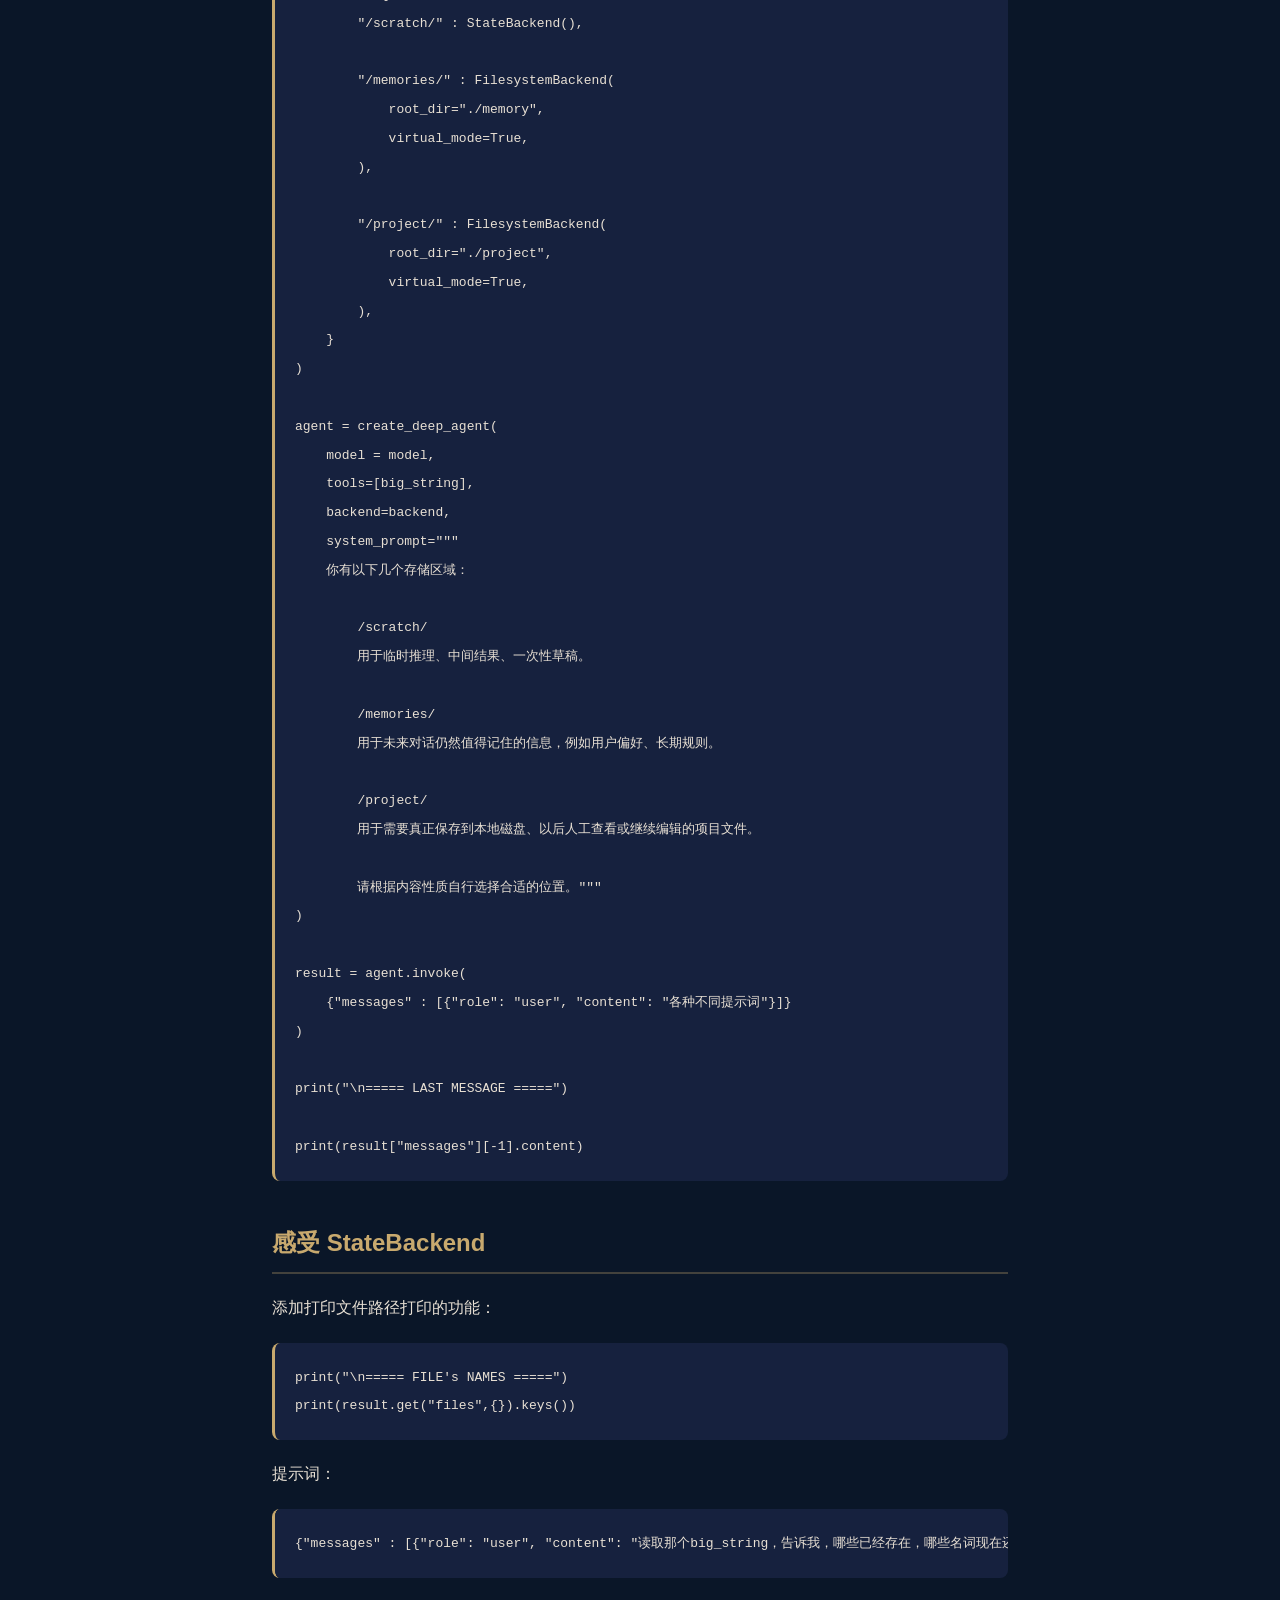
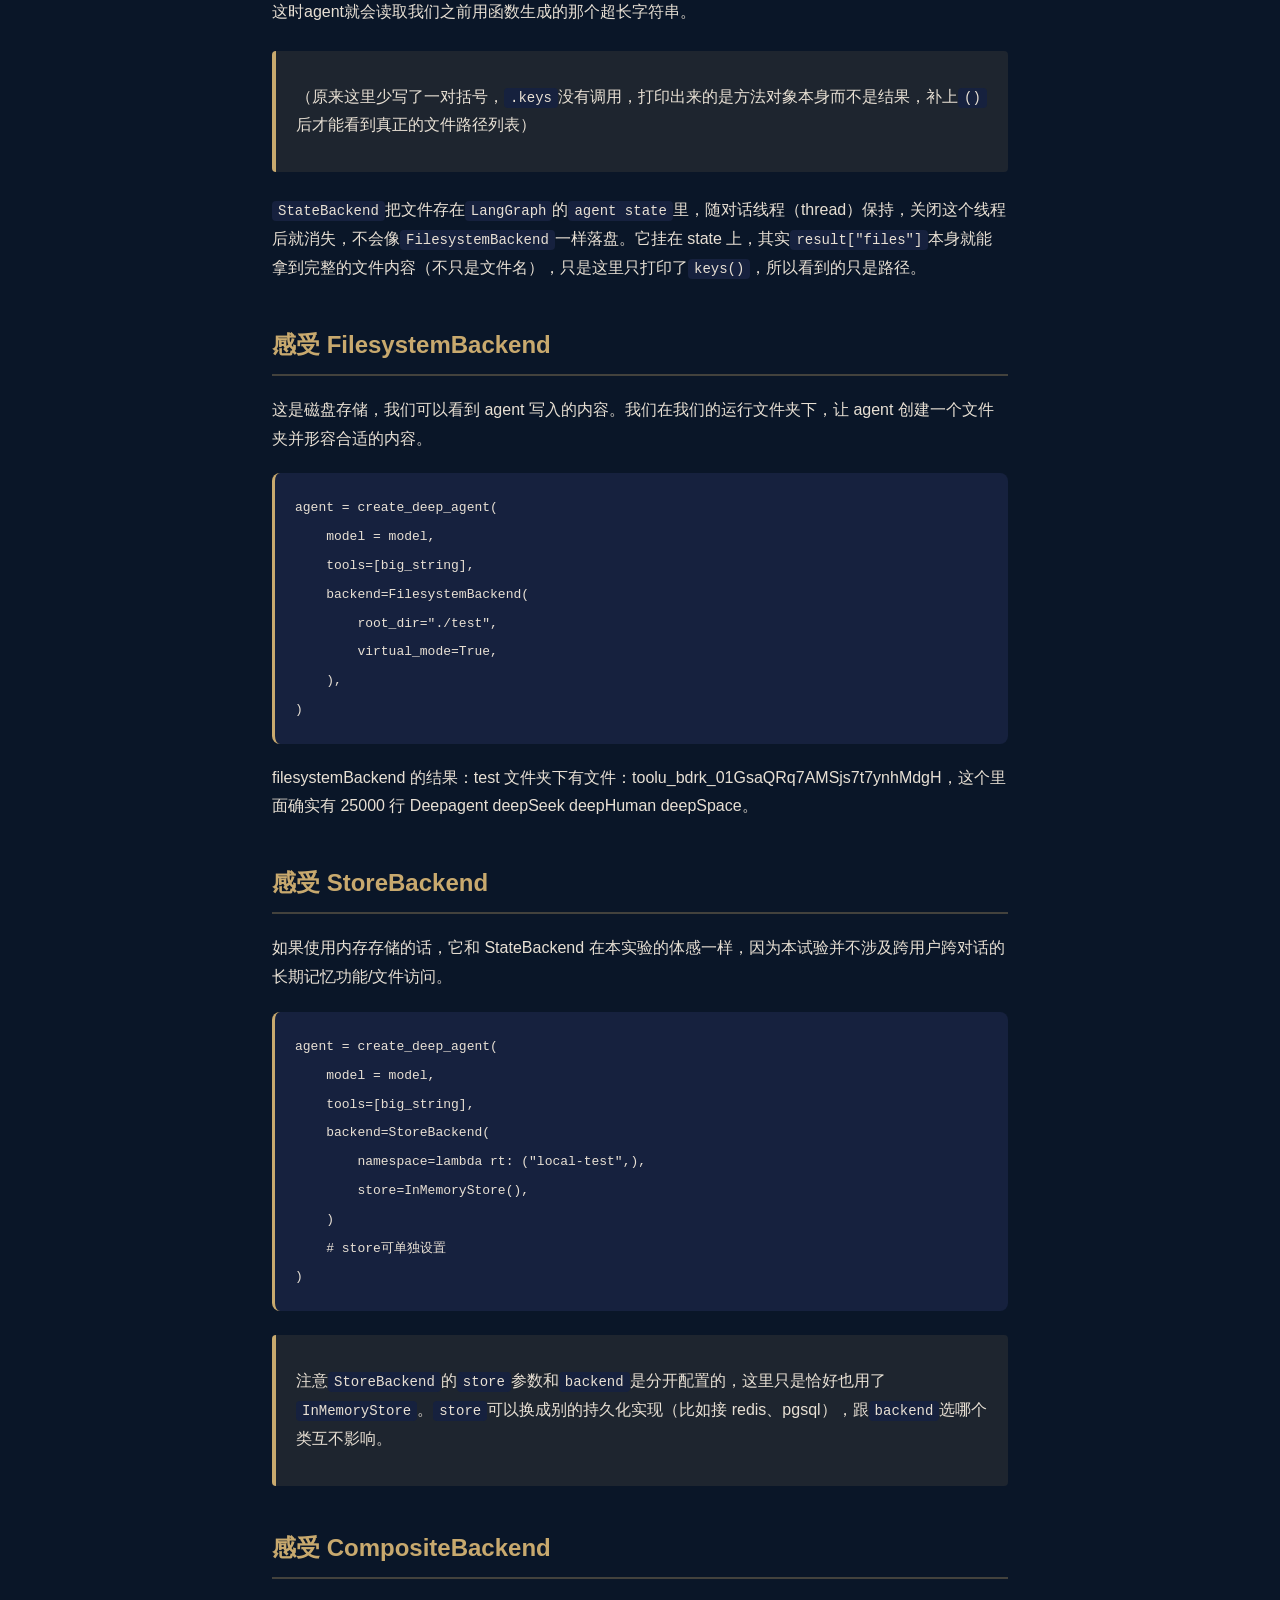
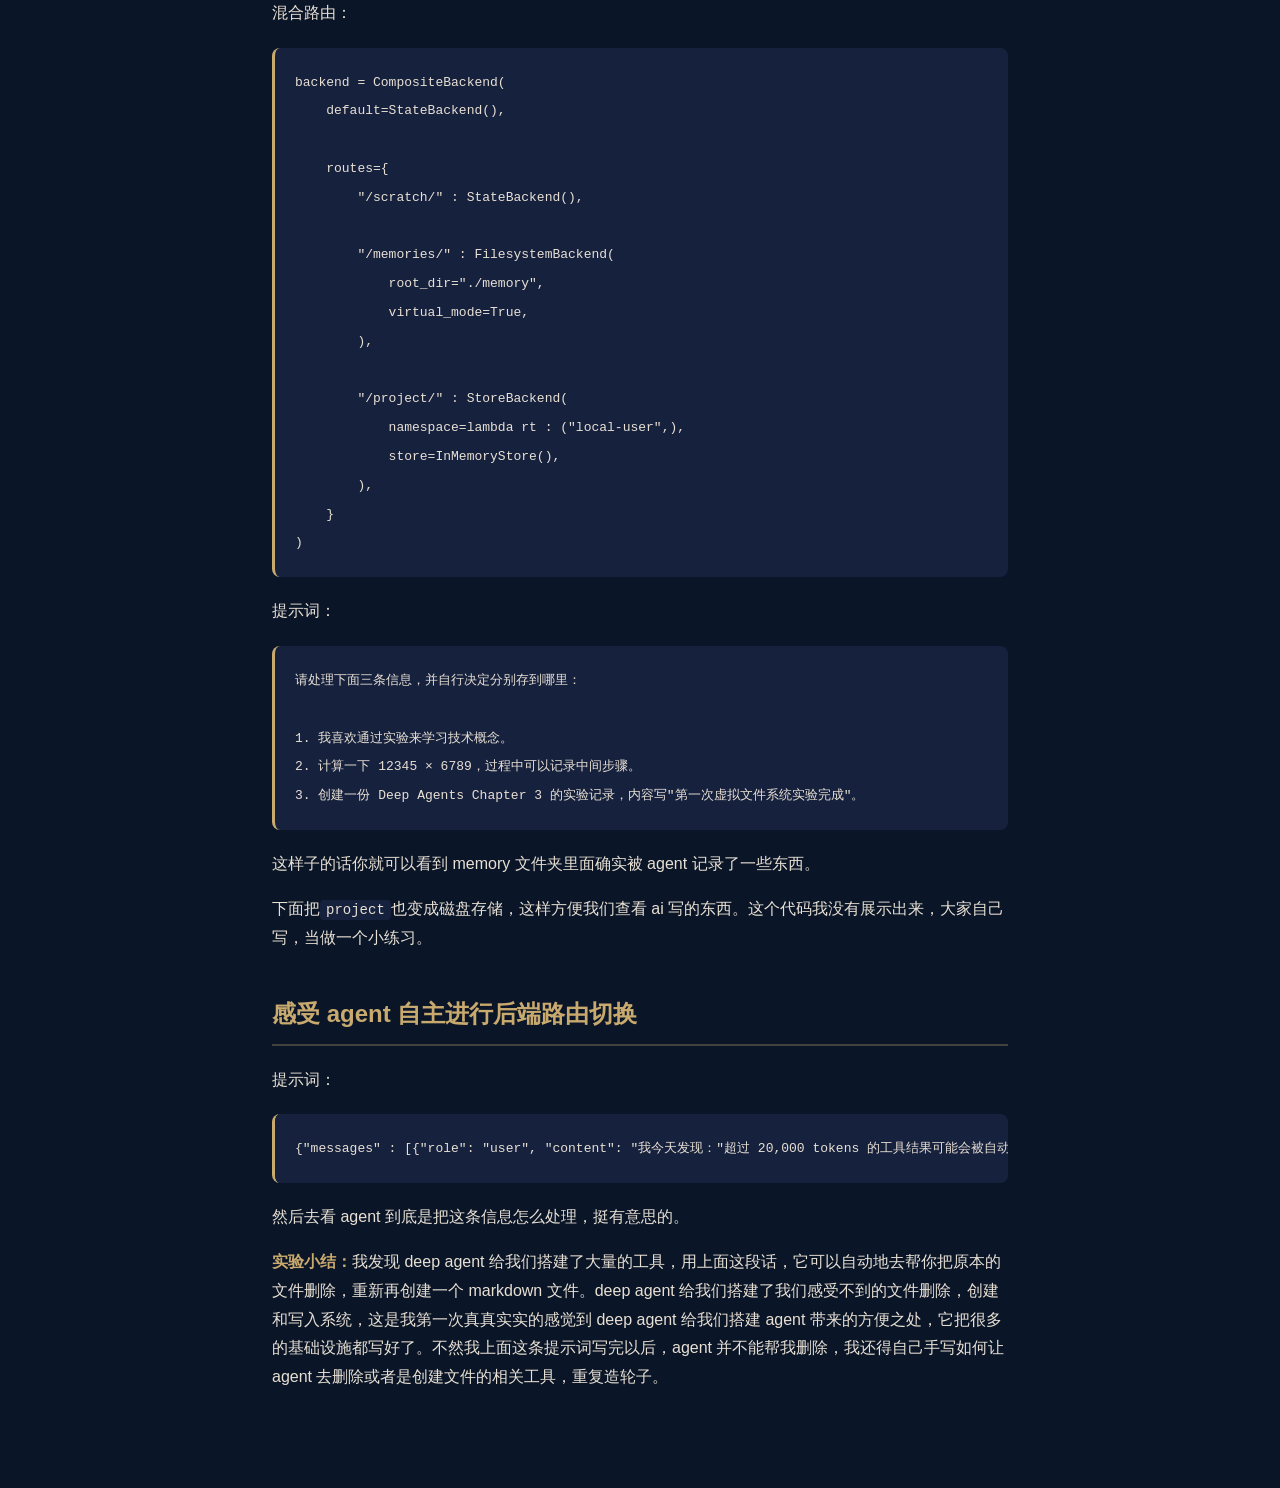
==== commit de4cc6ed: "Remove back-to-blog buttons and post date display 删除了 the-rising-sea 和 deepagent-backend-storage 两篇文" ====
--- a/static/data/blog/posts/deepagent-backend-storage/index.html
+++ b/static/data/blog/posts/deepagent-backend-storage/index.html
@@ -33,38 +33,6 @@
   margin: 0;
 }
 
-.back-to-blog {
-  position: fixed;
-  top: 20px;
-  left: 20px;
-  z-index: 300;
-  display: flex;
-  align-items: center;
-  gap: 6px;
-  padding: 8px 14px;
-  border-radius: 8px;
-  border: 1px solid rgba(200, 169, 110, 0.3);
-  background: rgba(10, 22, 40, 0.8);
-  color: var(--gold-accent);
-  text-decoration: none;
-  font-size: 13px;
-  cursor: pointer;
-  transition: all 0.3s ease;
-  backdrop-filter: blur(8px);
-}
-
-.back-to-blog:hover {
-  background: rgba(26, 58, 92, 0.9);
-  border-color: var(--gold-accent);
-  transform: translateX(-2px);
-}
-
-.back-to-blog svg {
-  width: 16px;
-  height: 16px;
-  fill: currentColor;
-}
-
 .article-container {
   max-width: 800px;
   margin: 0 auto;
@@ -203,15 +171,9 @@
 </head>
 <body>
 
-<a class="back-to-blog" href="../../../../blog.html">
-  <svg viewBox="0 0 24 24"><path d="M20 11H7.83l5.59-5.59L12 4l-8 8 8 8 1.41-1.41L7.83 13H20v-2z"/></svg>
-  Back
-</a>
-
 <article class="article-container">
   <header class="article-header">
     <h1 class="article-title">用实验感受 Deep Agent 的 4 种后端存储形式</h1>
-    <div class="article-meta">2026-08-27</div>
   </header>
 
   <div class="article-content">
